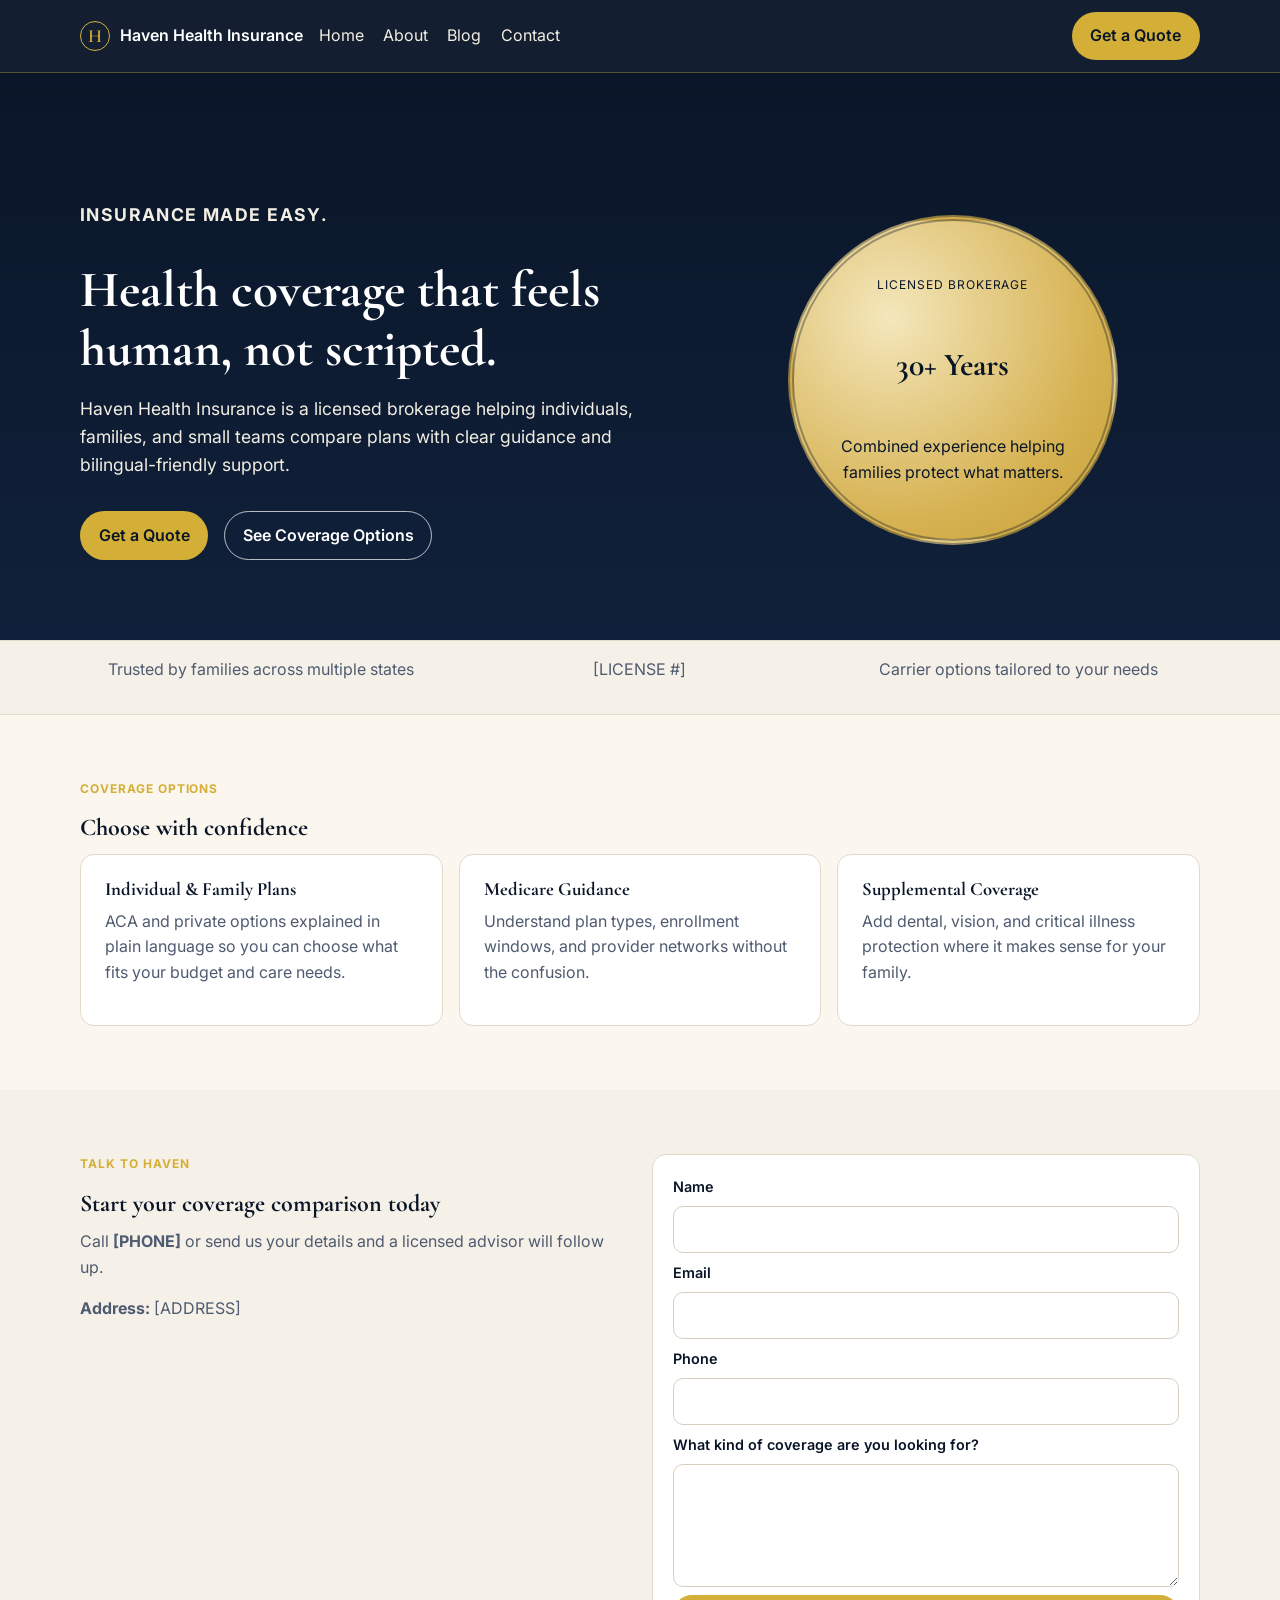
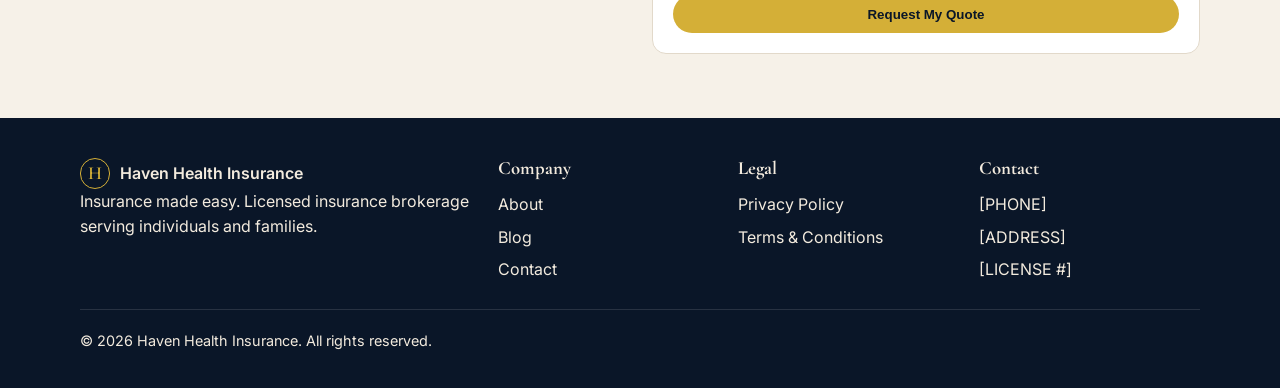
==== index.html @ 57445135 "feat: scaffold haven health insurance marketing site Agent-Logs-Url: https://github.com/BirkeHealth/" ====
<!DOCTYPE html>
<html lang="en">
<head>
  <meta charset="UTF-8" />
  <meta name="viewport" content="width=device-width, initial-scale=1.0" />
  <title>Home — Haven Health Insurance</title>
  <meta name="description" content="Haven Health Insurance helps families and individuals compare plans with confidence. Insurance made easy." />
  <meta property="og:title" content="Haven Health Insurance" />
  <meta property="og:description" content="Insurance made easy. Compare health plans with licensed experts." />
  <meta property="og:type" content="website" />
  <meta property="og:url" content="https://havenhealthinsurance.com/" />
  <link rel="canonical" href="https://havenhealthinsurance.com/" />
  <link rel="preconnect" href="https://fonts.googleapis.com" />
  <link rel="preconnect" href="https://fonts.gstatic.com" crossorigin />
  <link href="https://fonts.googleapis.com/css2?family=Cormorant+Garamond:wght@500;600;700&family=Inter:wght@400;500;600;700&display=swap" rel="stylesheet" />
  <link rel="stylesheet" href="assets/css/styles.css" />
  <style>
    .hero { padding: 8rem 0 5rem; background: linear-gradient(180deg, var(--navy) 0%, #10213b 100%); color: #fff; }
    .hero-grid { display: grid; grid-template-columns: 1.2fr 1fr; gap: 2rem; align-items: center; }
    .hero h1 { color: #fff; font-size: clamp(2.2rem, 4vw, 4rem); margin-bottom: 1rem; }
    .hero p { max-width: 40rem; margin-bottom: 2rem; font-size: 1.1rem; color: #f3eee4; }
    .hero-actions { display: flex; gap: 1rem; flex-wrap: wrap; }
    .hero .btn-outline { border-color: rgba(255,255,255,.7); color: #fff; }
    .hero .btn-outline:hover { background: #fff; color: var(--navy); }
    .section-grid-3 { display: grid; grid-template-columns: repeat(3, 1fr); gap: 1rem; }
    .card { background: #fff; border: 1px solid #e2d9ca; border-radius: 14px; padding: 1.5rem; }
    .card h3 { margin-bottom: .5rem; }
    .contact-home { background: var(--ivory); }
    @media (max-width: 900px) { .hero-grid, .section-grid-3 { grid-template-columns: 1fr; } }
  </style>
</head>
<body>
  <header class="site-header">
    <div class="container nav-wrap">
      <a class="logo" href="index.html" aria-label="Haven Health Insurance home"><span class="logo-mark">H</span><span>Haven Health Insurance</span></a>
      <nav class="desktop-nav" aria-label="Primary"><a href="index.html">Home</a><a href="about.html">About</a><a href="blog/index.html">Blog</a><a href="contact.html">Contact</a></nav>
      <a class="btn btn-gold desktop-cta" href="contact.html">Get a Quote</a>
      <button class="hamburger" aria-label="Toggle menu">☰</button>
    </div>
    <nav class="mobile-nav" aria-label="Mobile"><a href="index.html">Home</a><a href="about.html">About</a><a href="blog/index.html">Blog</a><a href="contact.html">Contact</a><a class="btn btn-gold" href="contact.html">Get a Quote</a></nav>
  </header>
  <main>
    <section class="hero">
      <div class="container hero-grid">
        <div>
          <p class="eyebrow">Insurance made easy.</p>
          <h1>Health coverage that feels human, not scripted.</h1>
          <p>Haven Health Insurance is a licensed brokerage helping individuals, families, and small teams compare plans with clear guidance and bilingual-friendly support.</p>
          <div class="hero-actions"><a class="btn btn-gold" href="contact.html">Get a Quote</a><a class="btn btn-outline" href="#plans">See Coverage Options</a></div>
        </div>
        <aside class="medallion" aria-label="Licensed brokerage highlight"><span class="medallion-label">Licensed Brokerage</span><strong>30+ Years</strong><span>Combined experience helping families protect what matters.</span></aside>
      </div>
    </section>
    <section class="trust-bar"><div class="container trust-grid"><p>Trusted by families across multiple states</p><p>[LICENSE #]</p><p>Carrier options tailored to your needs</p></div></section>
    <section id="plans" class="section">
      <div class="container">
        <p class="eyebrow">Coverage Options</p>
        <h2>Choose with confidence</h2>
        <div class="section-grid-3">
          <article class="card"><h3>Individual &amp; Family Plans</h3><p>ACA and private options explained in plain language so you can choose what fits your budget and care needs.</p></article>
          <article class="card"><h3>Medicare Guidance</h3><p>Understand plan types, enrollment windows, and provider networks without the confusion.</p></article>
          <article class="card"><h3>Supplemental Coverage</h3><p>Add dental, vision, and critical illness protection where it makes sense for your family.</p></article>
        </div>
      </div>
    </section>
    <section class="section contact-home" id="contact">
      <div class="container contact-grid">
        <div><p class="eyebrow">Talk to Haven</p><h2>Start your coverage comparison today</h2><p>Call <strong>[PHONE]</strong> or send us your details and a licensed advisor will follow up.</p><p><strong>Address:</strong> [ADDRESS]</p></div>
        <form class="contact-form" id="contact-form">
          <label for="name">Name</label><input id="name" name="name" type="text" required />
          <label for="email">Email</label><input id="email" name="email" type="email" required />
          <label for="phone">Phone</label><input id="phone" name="phone" type="tel" required />
          <label for="message">What kind of coverage are you looking for?</label><textarea id="message" name="message" rows="4"></textarea>
          <button class="btn btn-gold" type="submit">Request My Quote</button>
        </form>
      </div>
    </section>
  </main>
  <footer class="site-footer">
    <div class="container footer-grid">
      <div><a class="logo" href="index.html" aria-label="Haven Health Insurance home"><span class="logo-mark">H</span><span>Haven Health Insurance</span></a><p>Insurance made easy. Licensed insurance brokerage serving individuals and families.</p></div>
      <div><h3>Company</h3><ul><li><a href="about.html">About</a></li><li><a href="blog/index.html">Blog</a></li><li><a href="contact.html">Contact</a></li></ul></div>
      <div><h3>Legal</h3><ul><li><a href="privacy-policy.html">Privacy Policy</a></li><li><a href="terms-and-conditions.html">Terms &amp; Conditions</a></li></ul></div>
      <div><h3>Contact</h3><ul><li>[PHONE]</li><li>[ADDRESS]</li><li>[LICENSE #]</li></ul></div>
    </div>
    <div class="container footer-bottom"><p>© <span id="current-year"></span> Haven Health Insurance. All rights reserved.</p></div>
  </footer>
  <script src="assets/js/main.js"></script>
</body>
</html>
---- assets/css/styles.css ----
:root {
  --navy: #0A1628;
  --gold: #D4AF37;
  --cream: #FBF7EF;
  --ivory: #F6F1E8;
  --text: #1b2230;
  --muted: #4f5b70;
  --font-display: 'Cormorant Garamond', serif;
  --font-body: 'Inter', system-ui, sans-serif;
}

* { box-sizing: border-box; }
html, body { margin: 0; padding: 0; }
body { font-family: var(--font-body); color: var(--text); background: var(--cream); line-height: 1.6; }
a { color: inherit; text-decoration: none; }
h1, h2, h3 { margin: 0 0 .75rem; line-height: 1.15; font-family: var(--font-display); color: var(--navy); }
p { margin: 0 0 1rem; color: var(--muted); }
.container { width: min(1120px, 92%); margin: 0 auto; }
.section { padding: 4rem 0; }
.section-tight { padding-top: 1rem; padding-bottom: 1rem; }
.eyebrow { text-transform: uppercase; letter-spacing: .08em; font-size: .75rem; color: var(--gold); font-weight: 700; }
.btn { display: inline-block; border-radius: 999px; border: 1px solid transparent; padding: .65rem 1.1rem; font-weight: 600; transition: .2s ease; }
.btn-gold { background: var(--gold); color: var(--navy); }
.btn-gold:hover { filter: brightness(.95); }
.btn-outline { border-color: var(--navy); color: var(--navy); background: transparent; }
.btn-outline:hover { background: var(--navy); color: #fff; }
.site-header { position: sticky; top: 0; z-index: 30; background: rgba(10, 22, 40, .96); color: #fff; border-bottom: 1px solid rgba(212, 175, 55, .35); }
.nav-wrap { min-height: 72px; display: flex; align-items: center; justify-content: space-between; gap: 1rem; }
.logo { display: inline-flex; align-items: center; gap: .6rem; font-weight: 600; }
.logo-mark { width: 1.9rem; height: 1.9rem; border-radius: 50%; border: 1px solid var(--gold); display: grid; place-items: center; color: var(--gold); font-family: var(--font-display); font-size: 1.15rem; }
.desktop-nav { display: flex; gap: 1.2rem; }
.desktop-nav a { color: #f4efe4; }
.desktop-nav a:hover { color: var(--gold); }
.hamburger { display: none; border: 0; background: transparent; color: #fff; font-size: 1.3rem; }
.mobile-nav { display: none; padding: 0 4%; background: var(--navy); border-top: 1px solid rgba(255,255,255,.12); }
.mobile-nav a { display: block; padding: .65rem 0; color: #f4efe4; }
.mobile-nav.open { display: block; }
.desktop-cta { margin-left: auto; }
.medallion { background: radial-gradient(circle at 30% 30%, #f4e7bc, #d6b252 65%, #c69f34 100%); color: var(--navy); border-radius: 50%; width: min(330px, 80vw); aspect-ratio: 1; margin-inline: auto; display: grid; place-items: center; text-align: center; padding: 2rem; border: 6px double rgba(10, 22, 40, .35); }
.medallion strong { font-family: var(--font-display); font-size: 2rem; }
.medallion-label { text-transform: uppercase; letter-spacing: .08em; font-size: .75rem; }
.trust-bar { background: var(--ivory); border-top: 1px solid #e5dbc8; border-bottom: 1px solid #e5dbc8; }
.trust-grid { display: grid; grid-template-columns: repeat(3, 1fr); gap: 1rem; text-align: center; padding: 1rem 0; }
.contact-grid { display: grid; grid-template-columns: 1fr 1fr; gap: 1.5rem; }
.contact-form { display: grid; gap: .5rem; background: #fff; border: 1px solid #e2d9ca; border-radius: 14px; padding: 1.25rem; }
.contact-form label { font-size: .9rem; font-weight: 600; color: var(--navy); }
.contact-form input, .contact-form textarea { border: 1px solid #d9cfbf; border-radius: 10px; padding: .6rem .75rem; font: inherit; }
.site-footer { background: var(--navy); color: #f3ebde; padding-top: 2.5rem; }
.site-footer p, .site-footer a, .site-footer li, .site-footer h3 { color: #f3ebde; }
.footer-grid { display: grid; grid-template-columns: 1.8fr 1fr 1fr 1fr; gap: 1.2rem; }
.site-footer ul { list-style: none; margin: 0; padding: 0; }
.site-footer li { margin-bottom: .45rem; }
.footer-bottom { padding: 1.2rem 0; margin-top: 1.2rem; border-top: 1px solid rgba(255,255,255,.12); font-size: .9rem; }

@media (max-width: 900px) {
  .desktop-nav, .desktop-cta { display: none; }
  .hamburger { display: block; }
  .trust-grid, .contact-grid, .footer-grid { grid-template-columns: 1fr; }
}
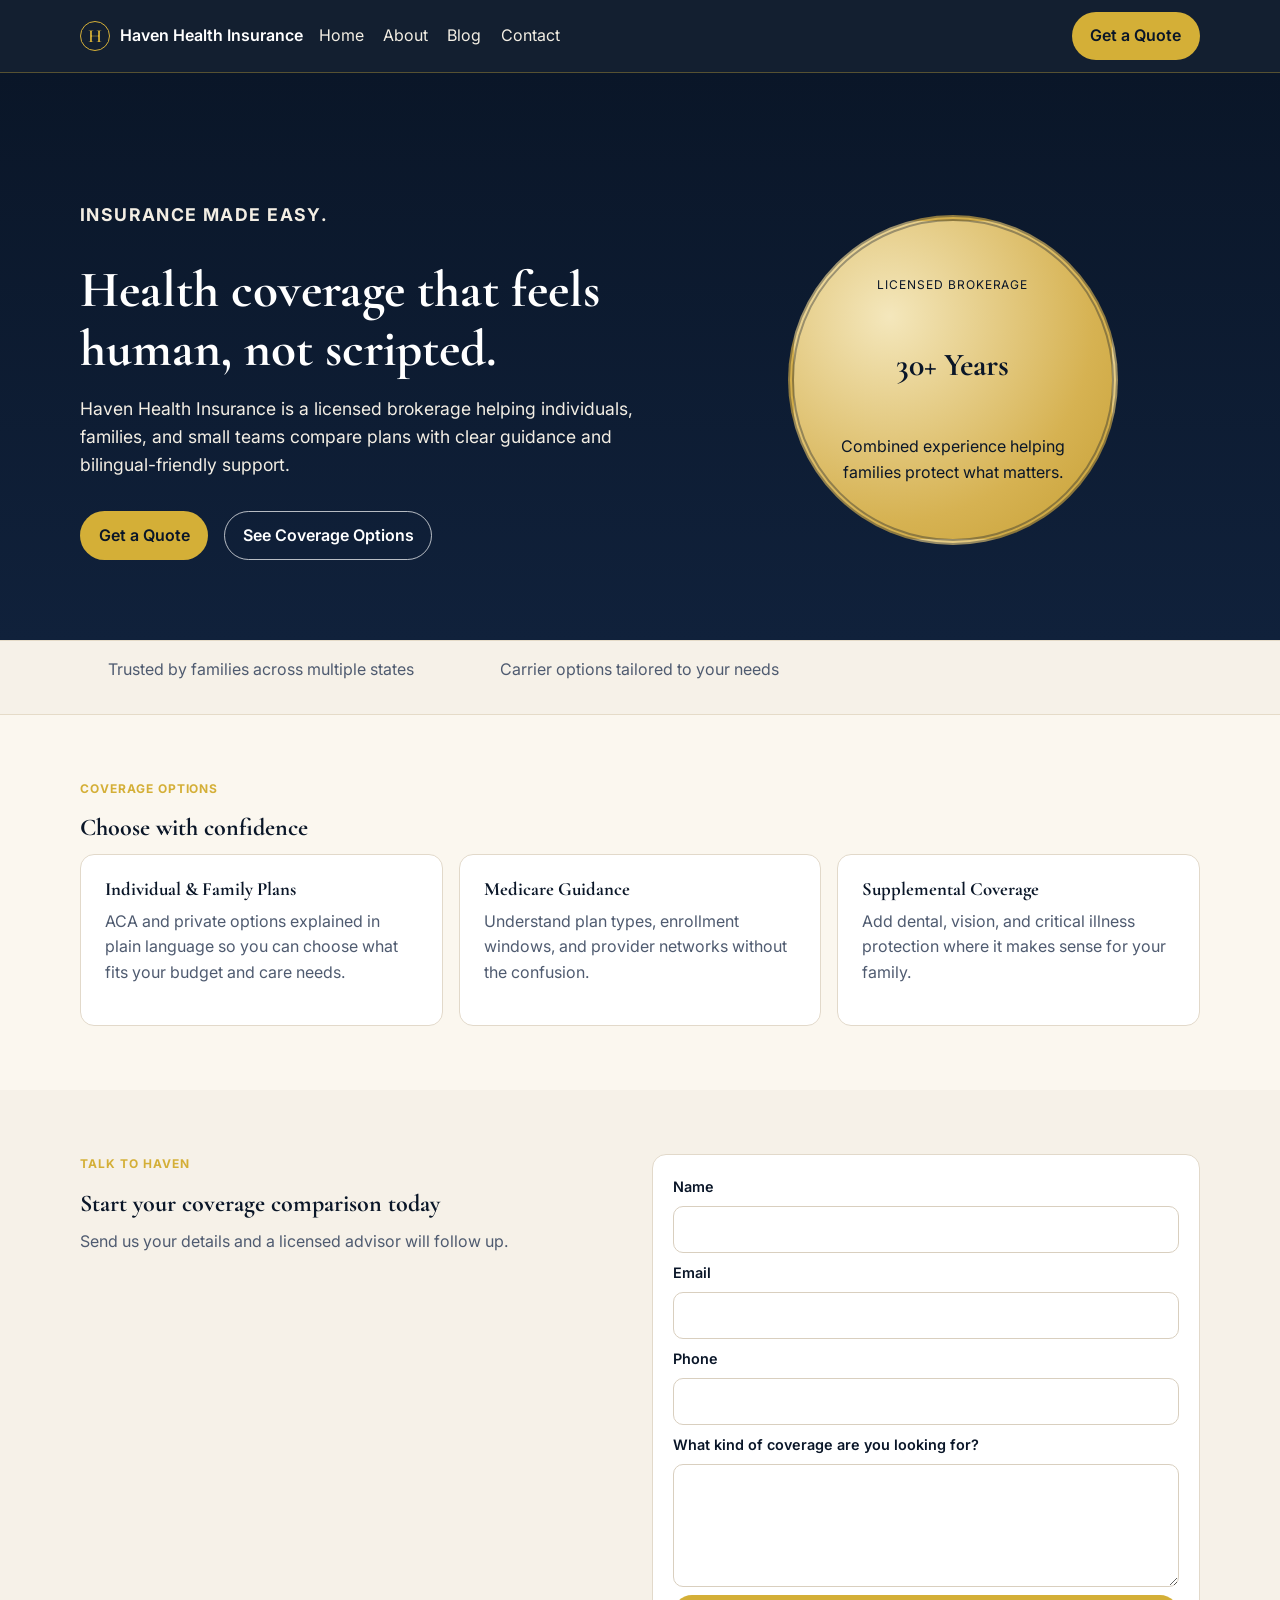
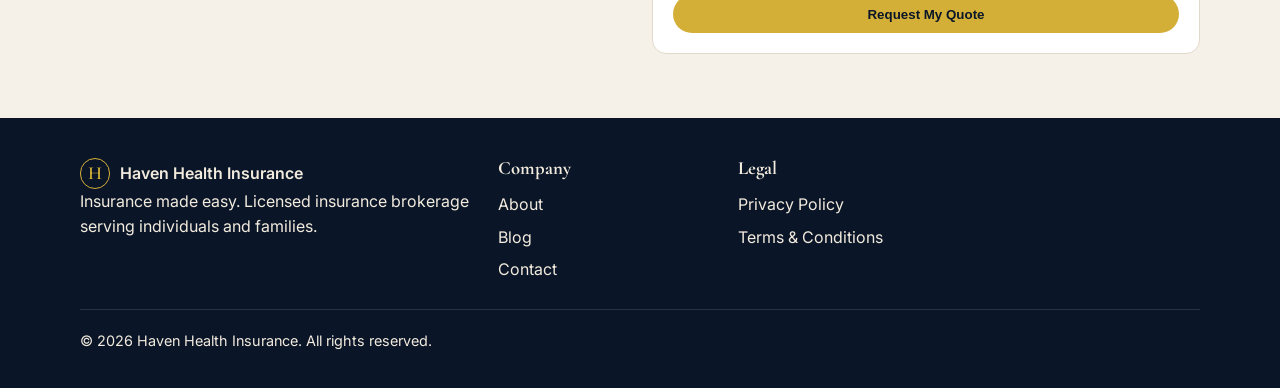
==== commit cb91cc8d: "Remove [LICENSE #], [PHONE], [ADDRESS] placeholders from all pages Agent-Logs-Url: https://github.co" ====
--- a/index.html
+++ b/index.html
@@ -51,7 +51,7 @@
         <aside class="medallion" aria-label="Licensed brokerage highlight"><span class="medallion-label">Licensed Brokerage</span><strong>30+ Years</strong><span>Combined experience helping families protect what matters.</span></aside>
       </div>
     </section>
-    <section class="trust-bar"><div class="container trust-grid"><p>Trusted by families across multiple states</p><p>[LICENSE #]</p><p>Carrier options tailored to your needs</p></div></section>
+    <section class="trust-bar"><div class="container trust-grid"><p>Trusted by families across multiple states</p><p>Carrier options tailored to your needs</p></div></section>
     <section id="plans" class="section">
       <div class="container">
         <p class="eyebrow">Coverage Options</p>
@@ -65,7 +65,7 @@
     </section>
     <section class="section contact-home" id="contact">
       <div class="container contact-grid">
-        <div><p class="eyebrow">Talk to Haven</p><h2>Start your coverage comparison today</h2><p>Call <strong>[PHONE]</strong> or send us your details and a licensed advisor will follow up.</p><p><strong>Address:</strong> [ADDRESS]</p></div>
+        <div><p class="eyebrow">Talk to Haven</p><h2>Start your coverage comparison today</h2><p>Send us your details and a licensed advisor will follow up.</p></div>
         <form class="contact-form" id="contact-form">
           <label for="name">Name</label><input id="name" name="name" type="text" required />
           <label for="email">Email</label><input id="email" name="email" type="email" required />
@@ -81,7 +81,7 @@
       <div><a class="logo" href="index.html" aria-label="Haven Health Insurance home"><span class="logo-mark">H</span><span>Haven Health Insurance</span></a><p>Insurance made easy. Licensed insurance brokerage serving individuals and families.</p></div>
       <div><h3>Company</h3><ul><li><a href="about.html">About</a></li><li><a href="blog/index.html">Blog</a></li><li><a href="contact.html">Contact</a></li></ul></div>
       <div><h3>Legal</h3><ul><li><a href="privacy-policy.html">Privacy Policy</a></li><li><a href="terms-and-conditions.html">Terms &amp; Conditions</a></li></ul></div>
-      <div><h3>Contact</h3><ul><li>[PHONE]</li><li>[ADDRESS]</li><li>[LICENSE #]</li></ul></div>
+
     </div>
     <div class="container footer-bottom"><p>© <span id="current-year"></span> Haven Health Insurance. All rights reserved.</p></div>
   </footer>
